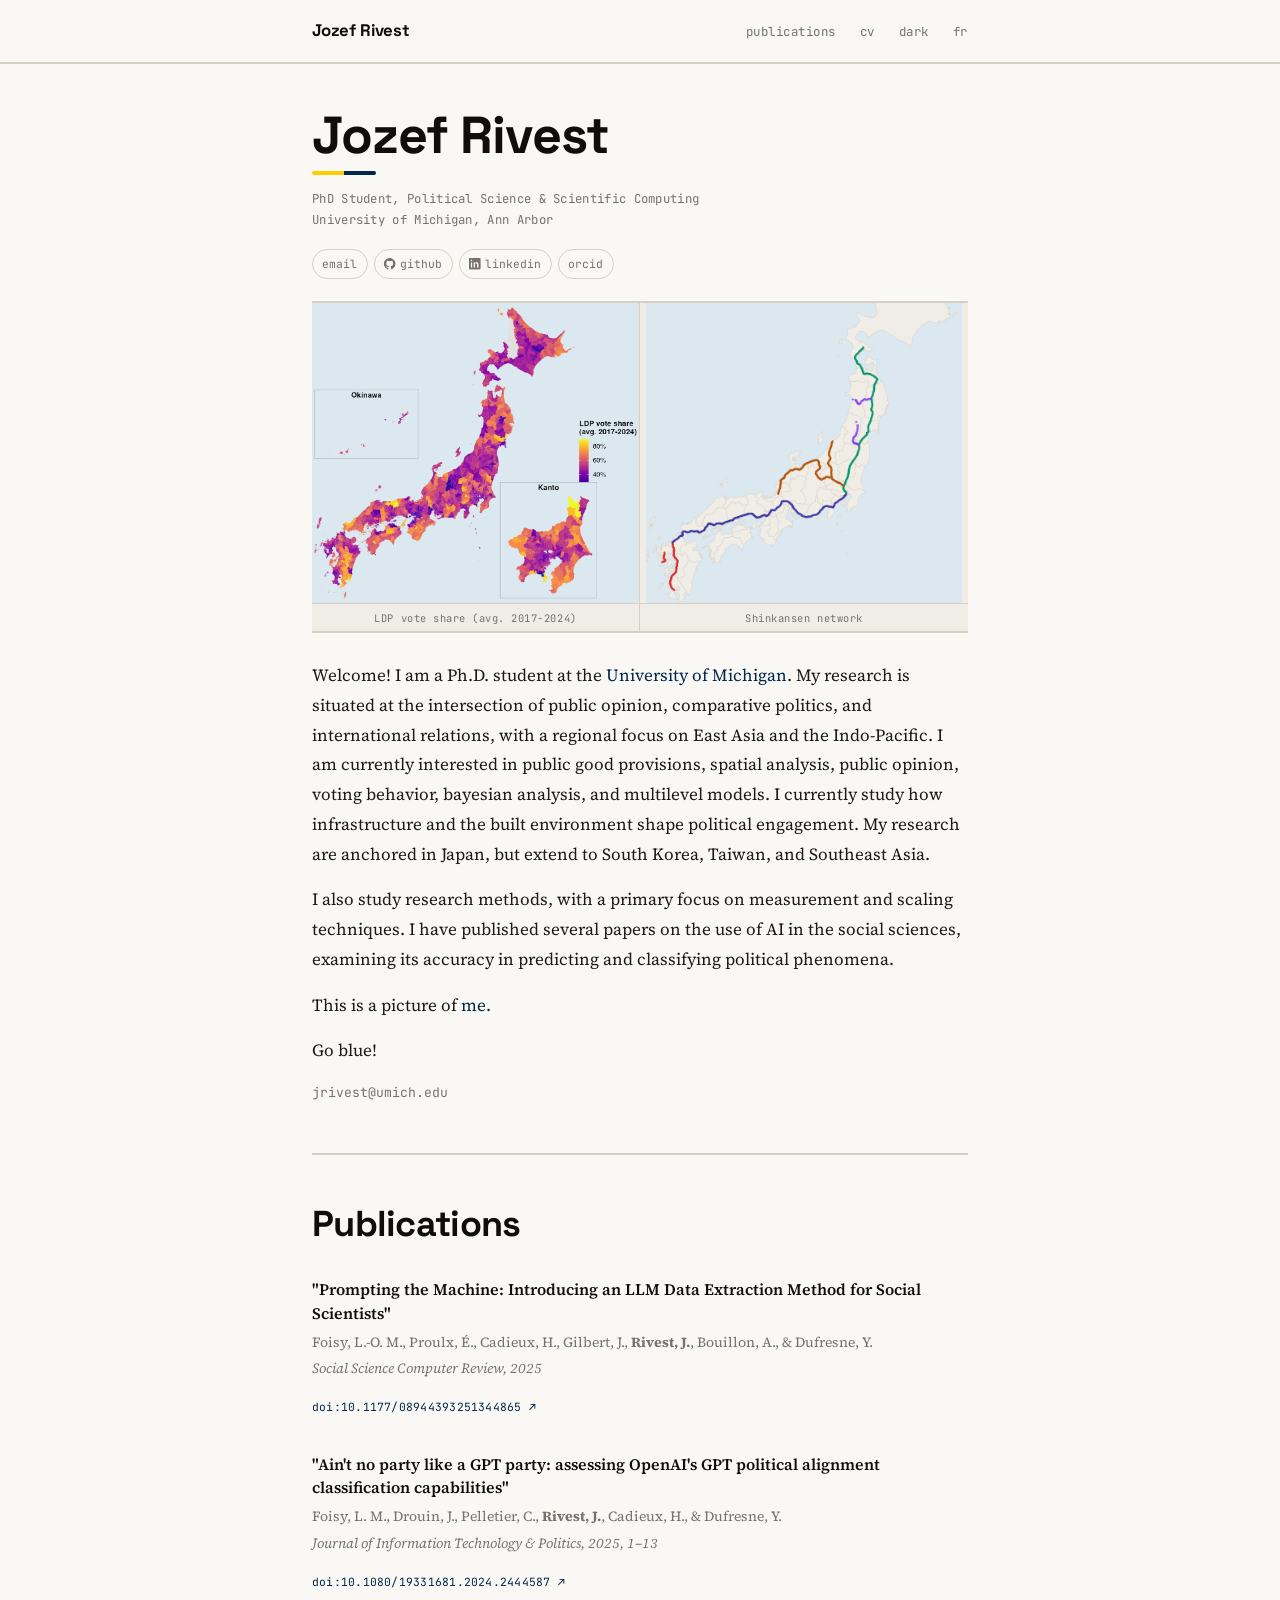
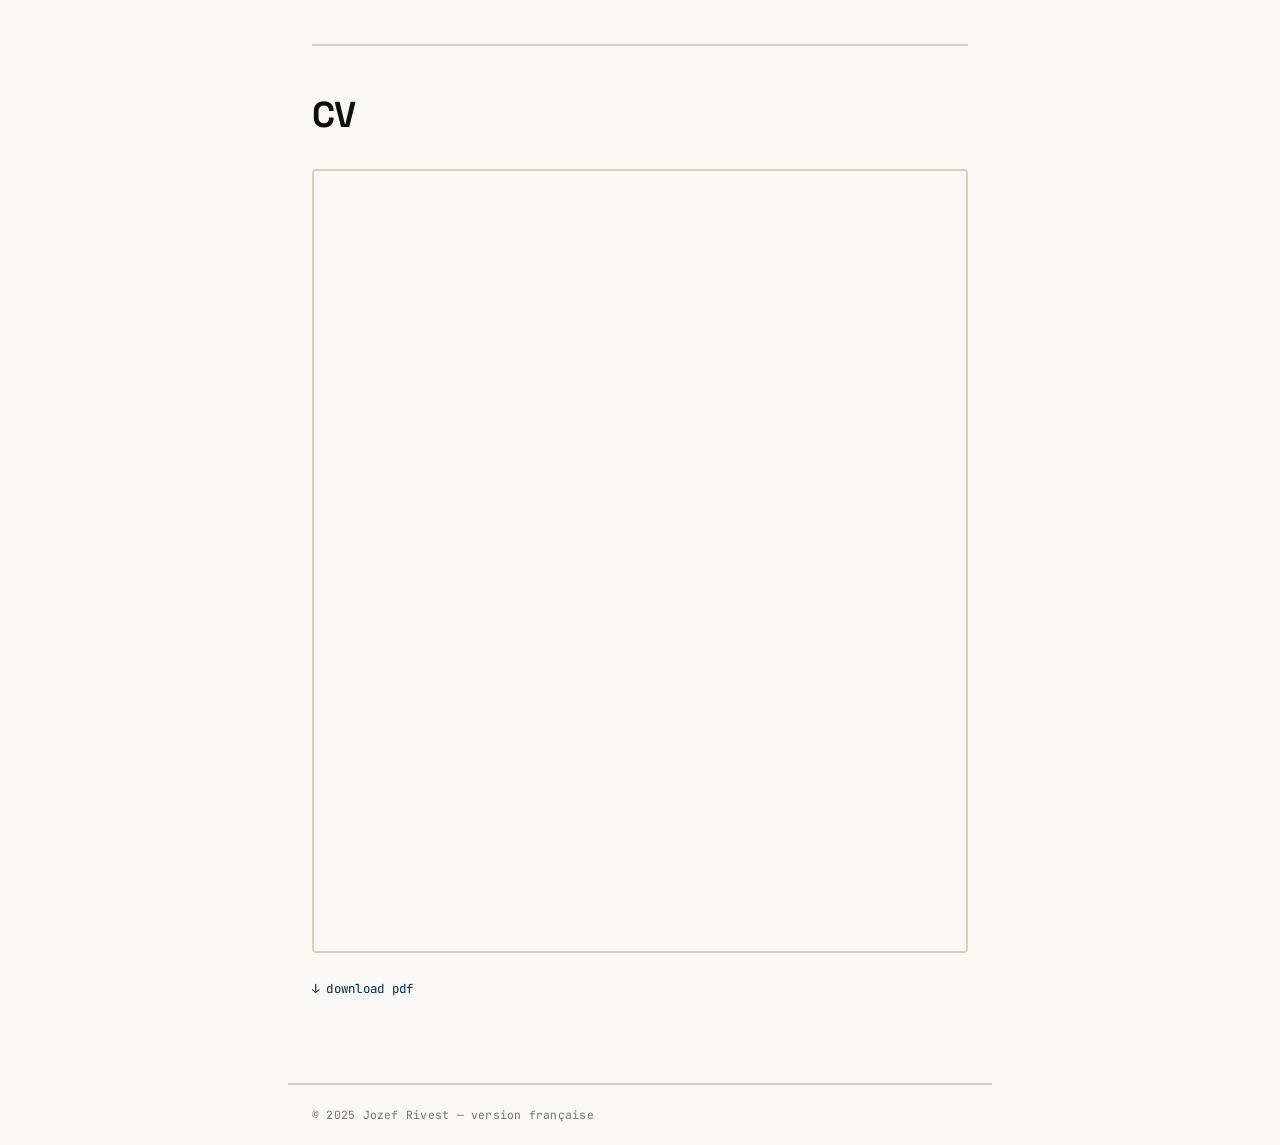
==== index.html @ 7149db9e "New version!" ====
<!doctype html>
<html lang="en" data-theme="light">
  <head>
    <meta charset="UTF-8" />
    <meta name="viewport" content="width=device-width, initial-scale=1.0" />
    <meta
      name="description"
      content="Jozef Rivest — Dual PhD student in Political Science and Scientific Computing at the University of Michigan. Research on public opinion, East Asia, and computational methods."
    />
    <title>Jozef Rivest</title>
    <link rel="icon" type="image/png" href="images/cerisier.JPG" />
    <link rel="stylesheet" href="assets/css/main_3.css" />
  </head>
  <body>
    <!-- Nav -->
    <nav class="site-nav" id="site-nav">
      <div class="nav-inner">
        <a class="nav-brand" href="/">Jozef Rivest</a>

        <button
          class="hamburger"
          id="hamburger"
          aria-label="Toggle menu"
          aria-expanded="false"
        >
          ≡
        </button>

        <ul class="nav-links" id="nav-links">
          <li><a href="#publications">publications</a></li>
          <li><a href="#cv">cv</a></li>
          <li>
            <button
              class="nav-btn"
              id="theme-toggle"
              aria-label="Toggle dark mode"
            >
              theme
            </button>
          </li>
          <li><a href="index_fr.html">fr</a></li>
        </ul>
      </div>
    </nav>

    <!-- Main -->
    <main class="main-content">
      <!-- Hero -->
      <div class="home">
        <div class="home-header">
          <!-- <img src="images/me.jpeg" alt="Jozef Rivest" class="home-photo" /> -->
          <div>
            <h1 class="site-name">Jozef Rivest</h1>
            <p class="role">
              PhD Student, Political Science &amp; Scientific Computing<br />
              University of Michigan, Ann Arbor
            </p>
          </div>
        </div>

        <nav class="social-row" aria-label="Social links">
          <a class="pill" href="mailto:jrivest@umich.edu">email</a>
          <a
            class="pill"
            href="https://github.com/JozefRivest"
            target="_blank"
            rel="noopener noreferrer"
          >
            <svg
              xmlns="http://www.w3.org/2000/svg"
              aria-hidden="true"
              role="img"
              width="1em"
              height="1em"
              viewBox="0 0 24 24"
              class="iconify iconify--simple-icons"
            >
              <path
                fill="currentColor"
                d="M12 .297c-6.63 0-12 5.373-12 12c0 5.303 3.438 9.8 8.205 11.385c.6.113.82-.258.82-.577c0-.285-.01-1.04-.015-2.04c-3.338.724-4.042-1.61-4.042-1.61C4.422 18.07 3.633 17.7 3.633 17.7c-1.087-.744.084-.729.084-.729c1.205.084 1.838 1.236 1.838 1.236c1.07 1.835 2.809 1.305 3.495.998c.108-.776.417-1.305.76-1.605c-2.665-.3-5.466-1.332-5.466-5.93c0-1.31.465-2.38 1.235-3.22c-.135-.303-.54-1.523.105-3.176c0 0 1.005-.322 3.3 1.23c.96-.267 1.98-.399 3-.405c1.02.006 2.04.138 3 .405c2.28-1.552 3.285-1.23 3.285-1.23c.645 1.653.24 2.873.12 3.176c.765.84 1.23 1.91 1.23 3.22c0 4.61-2.805 5.625-5.475 5.92c.42.36.81 1.096.81 2.22c0 1.606-.015 2.896-.015 3.286c0 .315.21.69.825.57C20.565 22.092 24 17.592 24 12.297c0-6.627-5.373-12-12-12"
              ></path>
              <!---->
              <path
                fill="currentColor"
                d="M12 .297c-6.63 0-12 5.373-12 12c0 5.303 3.438 9.8 8.205 11.385c.6.113.82-.258.82-.577c0-.285-.01-1.04-.015-2.04c-3.338.724-4.042-1.61-4.042-1.61C4.422 18.07 3.633 17.7 3.633 17.7c-1.087-.744.084-.729.084-.729c1.205.084 1.838 1.236 1.838 1.236c1.07 1.835 2.809 1.305 3.495.998c.108-.776.417-1.305.76-1.605c-2.665-.3-5.466-1.332-5.466-5.93c0-1.31.465-2.38 1.235-3.22c-.135-.303-.54-1.523.105-3.176c0 0 1.005-.322 3.3 1.23c.96-.267 1.98-.399 3-.405c1.02.006 2.04.138 3 .405c2.28-1.552 3.285-1.23 3.285-1.23c.645 1.653.24 2.873.12 3.176c.765.84 1.23 1.91 1.23 3.22c0 4.61-2.805 5.625-5.475 5.92c.42.36.81 1.096.81 2.22c0 1.606-.015 2.896-.015 3.286c0 .315.21.69.825.57C20.565 22.092 24 17.592 24 12.297c0-6.627-5.373-12-12-12"
              ></path>
              <!---->
            </svg>
            github</a
          >
          <a
            class="pill"
            href="https://www.linkedin.com/in/jozef-rivest-609146241"
            target="_blank"
            rel="noopener noreferrer"
          >
            <svg
              xmlns="http://www.w3.org/2000/svg"
              aria-hidden="true"
              role="img"
              width="1em"
              height="1em"
              viewBox="0 0 24 24"
              class="iconify iconify--simple-icons"
            >
              <path
                fill="currentColor"
                d="M20.447 20.452h-3.554v-5.569c0-1.328-.027-3.037-1.852-3.037c-1.853 0-2.136 1.445-2.136 2.939v5.667H9.351V9h3.414v1.561h.046c.477-.9 1.637-1.85 3.37-1.85c3.601 0 4.267 2.37 4.267 5.455v6.286zM5.337 7.433a2.06 2.06 0 0 1-2.063-2.065a2.064 2.064 0 1 1 2.063 2.065m1.782 13.019H3.555V9h3.564zM22.225 0H1.771C.792 0 0 .774 0 1.729v20.542C0 23.227.792 24 1.771 24h20.451C23.2 24 24 23.227 24 22.271V1.729C24 .774 23.2 0 22.222 0z"
              ></path>
              <!---->
              <path
                fill="currentColor"
                d="M20.447 20.452h-3.554v-5.569c0-1.328-.027-3.037-1.852-3.037c-1.853 0-2.136 1.445-2.136 2.939v5.667H9.351V9h3.414v1.561h.046c.477-.9 1.637-1.85 3.37-1.85c3.601 0 4.267 2.37 4.267 5.455v6.286zM5.337 7.433a2.06 2.06 0 0 1-2.063-2.065a2.064 2.064 0 1 1 2.063 2.065m1.782 13.019H3.555V9h3.564zM22.225 0H1.771C.792 0 0 .774 0 1.729v20.542C0 23.227.792 24 1.771 24h20.451C23.2 24 24 23.227 24 22.271V1.729C24 .774 23.2 0 22.222 0z"
              ></path>
              <!---->
            </svg>

            linkedin</a
          >
          <a
            class="pill"
            href="https://orcid.org/0000-0002-3195-3838"
            target="_blank"
            rel="noopener noreferrer"
            >orcid</a
          >
        </nav>

        <!-- Research maps -->
        <div class="maps-strip">
          <figure class="map-fig">
            <img
              src="images/panel_b2.png"
              alt="Vote share (avg. 2017-2024)"
              class="map-img"
            />
            <figcaption class="map-caption">
              LDP vote share (avg. 2017-2024)
            </figcaption>
          </figure>
          <figure class="map-fig">
            <img
              src="images/map_shinkansen.png"
              alt="Japan shinkansen network by line"
              class="map-img"
            />
            <figcaption class="map-caption">Shinkansen network</figcaption>
          </figure>
        </div>

        <!-- Bio -->
        <div class="bio">
          <p>
            Welcome! I am a Ph.D. student at the
            <a
              href="https://lsa.umich.edu/polisci/people/graduate-students/jozef-rivest.html"
              >University of Michigan</a
            >. My research is situated at the intersection of public opinion,
            comparative politics, and international relations, with a regional
            focus on East Asia and the Indo-Pacific. I am currently interested
            in public good provisions, spatial analysis, public opinion, voting
            behavior, bayesian analysis, and multilevel models. I currently
            study how infrastructure and the built environment shape political
            engagement. My research are anchored in Japan, but extend to South
            Korea, Taiwan, and Southeast Asia.
          </p>
          <p>
            I also study research methods, with a primary focus on measurement
            and scaling techniques. I have published several papers on the use
            of AI in the social sciences, examining its accuracy in predicting
            and classifying political phenomena.
          </p>
          <p>This is a picture of <a href="images/jozef-rivest1.jpg">me</a>.</p>
          <p>Go blue!</p>
          <p class="email">jrivest@umich.edu</p>
        </div>
      </div>

      <hr class="section-sep" />

      <!-- Publications -->
      <section id="publications">
        <h2 class="page-title reveal">Publications</h2>

        <ol class="pub-list" reversed>
          <li class="reveal">
            <p class="pub-title">
              "Prompting the Machine: Introducing an LLM Data Extraction Method
              for Social Scientists"
            </p>
            <p class="pub-authors">
              Foisy, L.-O. M., Proulx, É., Cadieux, H., Gilbert, J.,
              <strong>Rivest, J.</strong>, Bouillon, A., &amp; Dufresne, Y.
            </p>
            <p class="pub-journal">Social Science Computer Review, 2025</p>
            <a
              class="pub-doi"
              href="https://doi.org/10.1177/08944393251344865"
              target="_blank"
              rel="noopener noreferrer"
            >
              doi:10.1177/08944393251344865 ↗
            </a>
          </li>
          <li class="reveal reveal-d1">
            <p class="pub-title">
              "Ain't no party like a GPT party: assessing OpenAI's GPT political
              alignment classification capabilities"
            </p>
            <p class="pub-authors">
              Foisy, L. M., Drouin, J., Pelletier, C.,
              <strong>Rivest, J.</strong>, Cadieux, H., &amp; Dufresne, Y.
            </p>
            <p class="pub-journal">
              Journal of Information Technology &amp; Politics, 2025, 1–13
            </p>
            <a
              class="pub-doi"
              href="https://doi.org/10.1080/19331681.2024.2444587"
              target="_blank"
              rel="noopener noreferrer"
            >
              doi:10.1080/19331681.2024.2444587 ↗
            </a>
          </li>
        </ol>
      </section>

      <hr class="section-sep" />

      <!-- CV -->
      <section id="cv">
        <h2 class="page-title reveal">CV</h2>

        <div class="cv-embed reveal">
          <iframe
            src="https://mozilla.github.io/pdf.js/web/viewer.html?file=https://raw.githubusercontent.com/JozefRivest/cv_acad/main/cv_eng/CV_Rivest_en.pdf#pagemode=none&zoom=page-width"
            title="Academic CV"
            aria-label="Academic CV Viewer"
          ></iframe>
        </div>

        <a
          class="download-link reveal"
          href="https://raw.githubusercontent.com/JozefRivest/cv_acad/main/CV_Rivest.pdf"
          download
        >
          ↓ download pdf
        </a>
      </section>
    </main>

    <!-- Footer -->
    <footer class="site-footer">
      <p>
        &copy; 2025 Jozef Rivest &mdash;
        <a href="index_fr.html">version française</a>
      </p>
    </footer>

    <script>
      // ---- Theme ----
      const themeBtn = document.getElementById("theme-toggle");
      const html = document.documentElement;

      function applyTheme(t) {
        html.setAttribute("data-theme", t);
        localStorage.setItem("theme", t);
        themeBtn.textContent = t === "dark" ? "light" : "dark";
      }

      const saved = localStorage.getItem("theme");
      const sys = window.matchMedia("(prefers-color-scheme: dark)").matches
        ? "dark"
        : "light";
      applyTheme(saved || sys);

      themeBtn.addEventListener("click", () => {
        applyTheme(
          html.getAttribute("data-theme") === "dark" ? "light" : "dark",
        );
      });

      // ---- Mobile nav ----
      const hamburger = document.getElementById("hamburger");
      const navLinks = document.getElementById("nav-links");

      hamburger.addEventListener("click", () => {
        const open = navLinks.classList.toggle("open");
        hamburger.setAttribute("aria-expanded", open);
        hamburger.textContent = open ? "✕" : "≡";
      });

      document.addEventListener("click", (e) => {
        if (
          !e.target.closest("#site-nav") &&
          navLinks.classList.contains("open")
        ) {
          navLinks.classList.remove("open");
          hamburger.setAttribute("aria-expanded", "false");
          hamburger.textContent = "≡";
        }
      });

      // ---- Scroll reveal ----
      const observer = new IntersectionObserver(
        (entries) => {
          entries.forEach((e) => {
            if (e.isIntersecting) {
              e.target.classList.add("visible");
              observer.unobserve(e.target);
            }
          });
        },
        { threshold: 0.08, rootMargin: "0px 0px -20px 0px" },
      );

      document
        .querySelectorAll(".reveal")
        .forEach((el) => observer.observe(el));
    </script>
  </body>
</html>
---- assets/css/main_3.css ----
@import url("https://fonts.googleapis.com/css2?family=Fraunces:ital,opsz,wght@0,9..144,300;0,9..144,700;1,9..144,300;1,9..144,700&family=Space+Grotesk:wght@400;500;600;700&family=Source+Serif+4:ital,opsz,wght@0,8..60,300;0,8..60,400;0,8..60,600;1,8..60,300;1,8..60,400&family=JetBrains+Mono:wght@400;500&display=swap");

/* ============================================================
   Custom Properties
   ============================================================ */
:root {
  --bg: #faf8f5;
  --text: #1c1917;
  --heading: #0f0e0d;
  --accent: #00274c;
  --accent2: #4a6741;
  --surface: #f0ece6;
  --border: #d6d0c4;
  --dim: #78716c;

  --um-maize: #ffcb05;
  --um-blue: #00274c;

  --font-display: "Space Grotesk", system-ui, sans-serif;
  --font-body: "Source Serif 4", Georgia, serif;
  --font-mono: "JetBrains Mono", "SF Mono", monospace;
}

[data-theme="dark"] {
  --bg: #1c1917;
  --text: #e7e5e4;
  --heading: #fafaf9;
  --accent: #818cf8;
  --accent2: #6b9e60;
  --surface: #292524;
  --border: #44403c;
  --dim: #a8a29e;
}

/* ============================================================
   Reset
   ============================================================ */
*,
*::before,
*::after {
  box-sizing: border-box;
  margin: 0;
  padding: 0;
}

html {
  font-size: 100%;
  scroll-behavior: smooth;
}

body {
  background: var(--bg);
  color: var(--text);
  font-family: var(--font-body);
  font-size: 1.0625rem;
  line-height: 1.75;
  -webkit-font-smoothing: antialiased;
  -moz-osx-font-smoothing: grayscale;
  transition:
    background 0.25s,
    color 0.25s;
}

h1,
h2,
h3,
h4 {
  font-family: var(--font-display);
  color: var(--heading);
  line-height: 1.2;
  margin: 0;
}

a {
  color: var(--accent);
  text-decoration: none;
  transition: color 0.15s;
}
a:hover {
  color: var(--text);
}

::selection {
  background: rgba(194, 65, 12, 0.15);
  color: var(--text);
}

::-webkit-scrollbar {
  width: 6px;
}
::-webkit-scrollbar-track {
  background: var(--bg);
}
::-webkit-scrollbar-thumb {
  background: var(--border);
  border-radius: 3px;
}
::-webkit-scrollbar-thumb:hover {
  background: var(--dim);
}

/* ============================================================
   Navigation
   ============================================================ */
.site-nav {
  border-bottom: 2px solid var(--border);
  background: var(--bg);
  position: sticky;
  top: 0;
  z-index: 100;
  transition:
    background 0.25s,
    border-color 0.25s;
}

.nav-inner {
  max-width: 44rem;
  margin: 0 auto;
  padding: 1rem 1.5rem;
  display: flex;
  align-items: center;
  justify-content: space-between;
  gap: 1rem;
}

.nav-brand {
  font-family: var(--font-display);
  font-weight: 700;
  font-size: 1.05rem;
  color: var(--heading);
  letter-spacing: -0.01em;
}
.nav-brand:hover {
  color: var(--accent);
}

.nav-links {
  list-style: none;
  display: flex;
  align-items: center;
  gap: 1.5rem;
}

.nav-links a,
.nav-btn {
  font-family: var(--font-mono);
  font-size: 0.78rem;
  letter-spacing: 0.04em;
  color: var(--dim);
  padding-bottom: 2px;
  border-bottom: 2px solid transparent;
  transition:
    color 0.15s,
    border-color 0.15s;
  background: none;
  border-top: none;
  border-left: none;
  border-right: none;
  cursor: pointer;
}

.nav-links a:hover,
.nav-btn:hover {
  color: var(--text);
}

.nav-btn {
  padding: 0;
  line-height: inherit;
}

.hamburger {
  display: none;
  background: none;
  border: none;
  font-size: 1.4rem;
  color: var(--text);
  cursor: pointer;
  font-family: var(--font-mono);
  line-height: 1;
}

@media (max-width: 600px) {
  .nav-inner {
    padding: 0.75rem 1rem;
    flex-wrap: wrap;
  }
  .hamburger {
    display: block;
  }
  .nav-links {
    display: none;
    width: 100%;
    flex-direction: column;
    align-items: flex-start;
    gap: 0;
    padding-top: 0.5rem;
  }
  .nav-links.open {
    display: flex;
  }
  .nav-links a,
  .nav-links .nav-btn {
    display: block;
    padding: 0.45rem 0;
    border-bottom: none;
  }
}

/* ============================================================
   Main layout
   ============================================================ */
.main-content {
  width: 100%;
  max-width: 44rem;
  margin: 0 auto;
  padding: 2.5rem 1.5rem 5rem;
}

@media (max-width: 600px) {
  .main-content {
    padding: 1.5rem 1rem 3.5rem;
  }
}

/* ============================================================
   Home
   ============================================================ */
.home-header {
  display: flex;
  align-items: flex-start;
  gap: 1.4rem;
  margin-bottom: 1.2rem;
}

.home-photo {
  width: 70px;
  height: 70px;
  border-radius: 6px;
  object-fit: cover;
  flex-shrink: 0;
  border: 2px solid var(--border);
  margin-top: 0.45rem;
}

h1.site-name {
  font-family: var(--font-display);
  font-size: 3.25rem;
  font-weight: 700;
  font-optical-sizing: auto;
  letter-spacing: -0.02em;
  color: var(--heading);
  display: inline-block;
  margin-bottom: 0.2rem;
}

h1.site-name::after {
  content: "";
  display: block;
  width: 4rem;
  height: 4px;
  background: linear-gradient(
    to right,
    var(--um-maize) 50%,
    var(--um-blue) 50%
  );
  margin-top: 0.3rem;
  border-radius: 2px;
}

.role {
  font-family: var(--font-mono);
  font-size: 0.77rem;
  color: var(--dim);
  letter-spacing: 0.025em;
  margin-top: 0.7rem;
  line-height: 1.65;
}

.social-row {
  display: flex;
  flex-wrap: wrap;
  gap: 0.4rem;
  margin-bottom: 1.4rem;
}

.pill {
  display: inline-flex;
  align-items: center;
  gap: 0.3rem;
  font-family: var(--font-mono);
  font-size: 0.71rem;
  padding: 0.24rem 0.58rem;
  border: 1.5px solid var(--border);
  border-radius: 100px;
  color: var(--dim);
  transition:
    color 0.15s,
    border-color 0.15s,
    background 0.15s;
}
.pill:hover {
  color: var(--accent);
  border-color: var(--accent);
  background: rgba(55, 48, 163, 0.06);
}
[data-theme="dark"] .pill:hover {
  background: rgba(129, 140, 248, 0.08);
}

/* ============================================================
   Research maps strip
   ============================================================ */
.maps-strip {
  display: grid;
  grid-template-columns: 1fr 1fr;
  border-top: 2px solid var(--border);
  border-bottom: 2px solid var(--border);
  margin: 0.5rem 0 1.75rem;
  overflow: hidden;
  background: var(--surface);
}

.map-fig {
  margin: 0;
  display: flex;
  flex-direction: column;
}

.map-fig:first-child {
  border-right: 1px solid var(--border);
}

.map-img {
  width: 100%;
  flex: 1;
  object-fit: cover;
  object-position: center;
  display: block;
  min-height: 180px;
  max-height: 300px;
}

.map-caption {
  font-family: var(--font-mono);
  font-size: 0.65rem;
  color: var(--dim);
  letter-spacing: 0.05em;
  text-align: center;
  padding: 0.28rem 0.5rem;
  border-top: 1px solid var(--border);
  background: var(--surface);
  flex-shrink: 0;
}

[data-theme="dark"] .map-img {
  filter: brightness(0.78) contrast(1.08);
}

@media (max-width: 600px) {
  .maps-strip {
    grid-template-columns: 1fr;
  }
  .map-fig:first-child {
    border-right: none;
    border-bottom: 1px solid var(--border);
  }
}

/* ============================================================
   Bio
   ============================================================ */
.bio p {
  color: var(--text);
  margin-bottom: 1rem;
}
.bio p:last-child {
  margin-bottom: 0;
}

.bio .email {
  font-family: var(--font-mono);
  font-size: 0.82rem;
  color: var(--dim);
  margin-top: 0.5rem;
}

/* ============================================================
   Section separator
   ============================================================ */
.section-sep {
  border: none;
  border-top: 2px solid var(--border);
  margin: 3rem 0;
}

/* ============================================================
   Page titles
   ============================================================ */
.page-title {
  font-size: 2.25rem;
  font-weight: 700;
  letter-spacing: -0.02em;
  color: var(--heading);
  margin-bottom: 2rem;
}

/* ============================================================
   Publications
   ============================================================ */
.pub-list {
  list-style: none;
  display: flex;
  flex-direction: column;
  gap: 2rem;
}

.pub-title {
  font-family: var(--font-body);
  font-size: 1rem;
  font-weight: 600;
  color: var(--heading);
  margin-bottom: 0.3rem;
  line-height: 1.45;
}

.pub-authors {
  font-family: var(--font-body);
  font-size: 0.875rem;
  color: var(--dim);
  margin-bottom: 0.15rem;
}

.pub-journal {
  font-family: var(--font-body);
  font-size: 0.875rem;
  color: var(--dim);
  font-style: italic;
  margin-bottom: 0.65rem;
}

.pub-doi {
  font-family: var(--font-mono);
  font-size: 0.71rem;
  color: var(--um-blue);
  letter-spacing: 0.02em;
}
.pub-doi:hover {
  color: var(--text);
}

/* ============================================================
   CV
   ============================================================ */
.cv-embed {
  border: 2px solid var(--border);
  border-radius: 4px;
  overflow: hidden;
  margin-bottom: 1.25rem;
}
.cv-embed iframe {
  width: 100%;
  height: 780px;
  border: none;
  display: block;
}

.download-link {
  font-family: var(--font-mono);
  font-size: 0.78rem;
  color: var(--accent);
  letter-spacing: 0.02em;
  display: inline-flex;
  align-items: center;
  gap: 0.4rem;
}
.download-link:hover {
  color: var(--text);
}

/* ============================================================
   Footer
   ============================================================ */
.site-footer {
  border-top: 2px solid var(--border);
  max-width: 44rem;
  margin: 0 auto;
  padding: 1.25rem 1.5rem;
}
.site-footer p {
  font-family: var(--font-mono);
  font-size: 0.71rem;
  color: var(--dim);
  letter-spacing: 0.02em;
}
.site-footer a {
  color: var(--dim);
}
.site-footer a:hover {
  color: var(--accent);
}

/* ============================================================
   Scroll reveal
   ============================================================ */
.reveal {
  opacity: 0;
  transform: translateY(12px);
  transition:
    opacity 0.5s ease,
    transform 0.5s ease;
}
.reveal.visible {
  opacity: 1;
  transform: none;
}
.reveal-d1 {
  transition-delay: 0.08s;
}
.reveal-d2 {
  transition-delay: 0.16s;
}

/* ============================================================
   Accessibility
   ============================================================ */
:focus-visible {
  outline: 2px solid var(--accent);
  outline-offset: 2px;
  border-radius: 2px;
}

@media (prefers-reduced-motion: reduce) {
  *,
  *::before,
  *::after {
    transition-duration: 0.01ms !important;
  }
  html {
    scroll-behavior: auto;
  }
  .reveal {
    opacity: 1;
    transform: none;
  }
}

/* ============================================================
   Mobile tweaks
   ============================================================ */
@media (max-width: 600px) {
  h1.site-name {
    font-size: 2.4rem;
  }
  .home-header {
    flex-direction: column;
    gap: 0;
  }
  .home-photo {
    margin-bottom: 0.8rem;
  }
  .page-title {
    font-size: 1.8rem;
  }
}
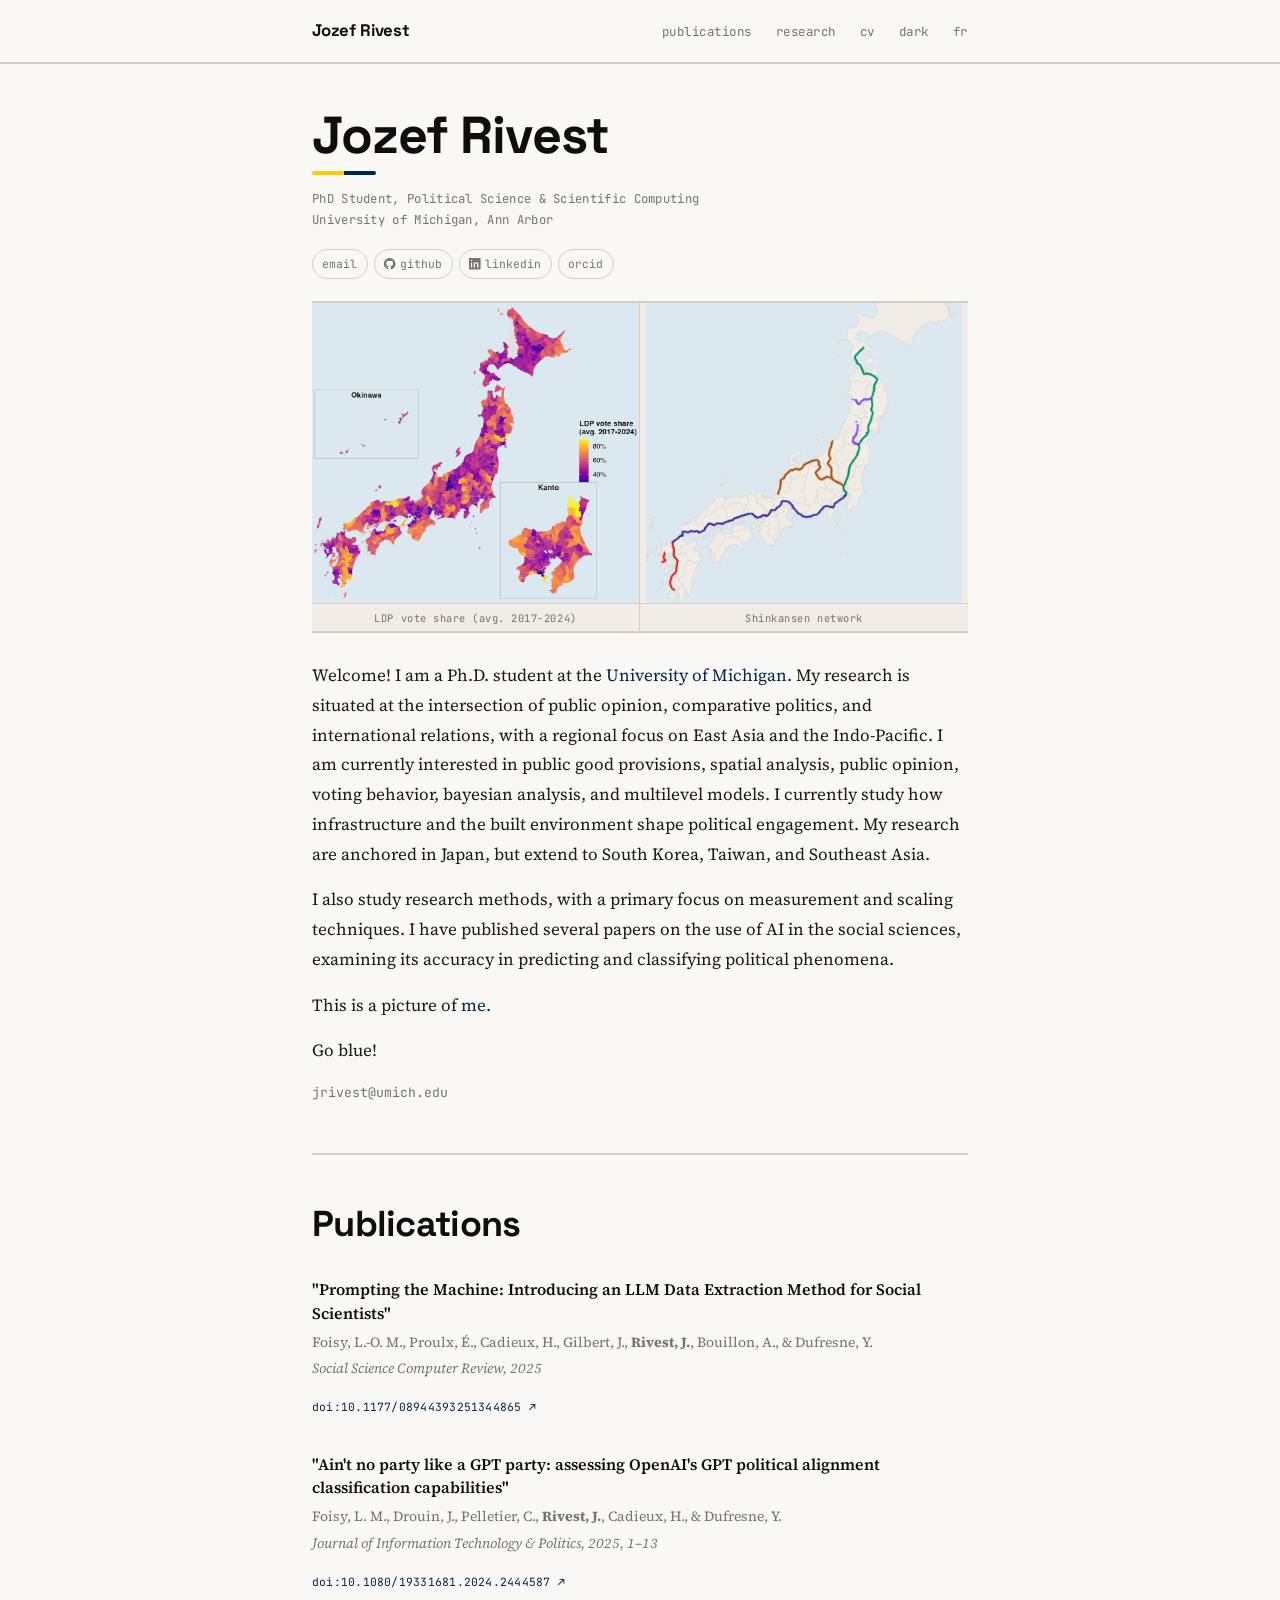
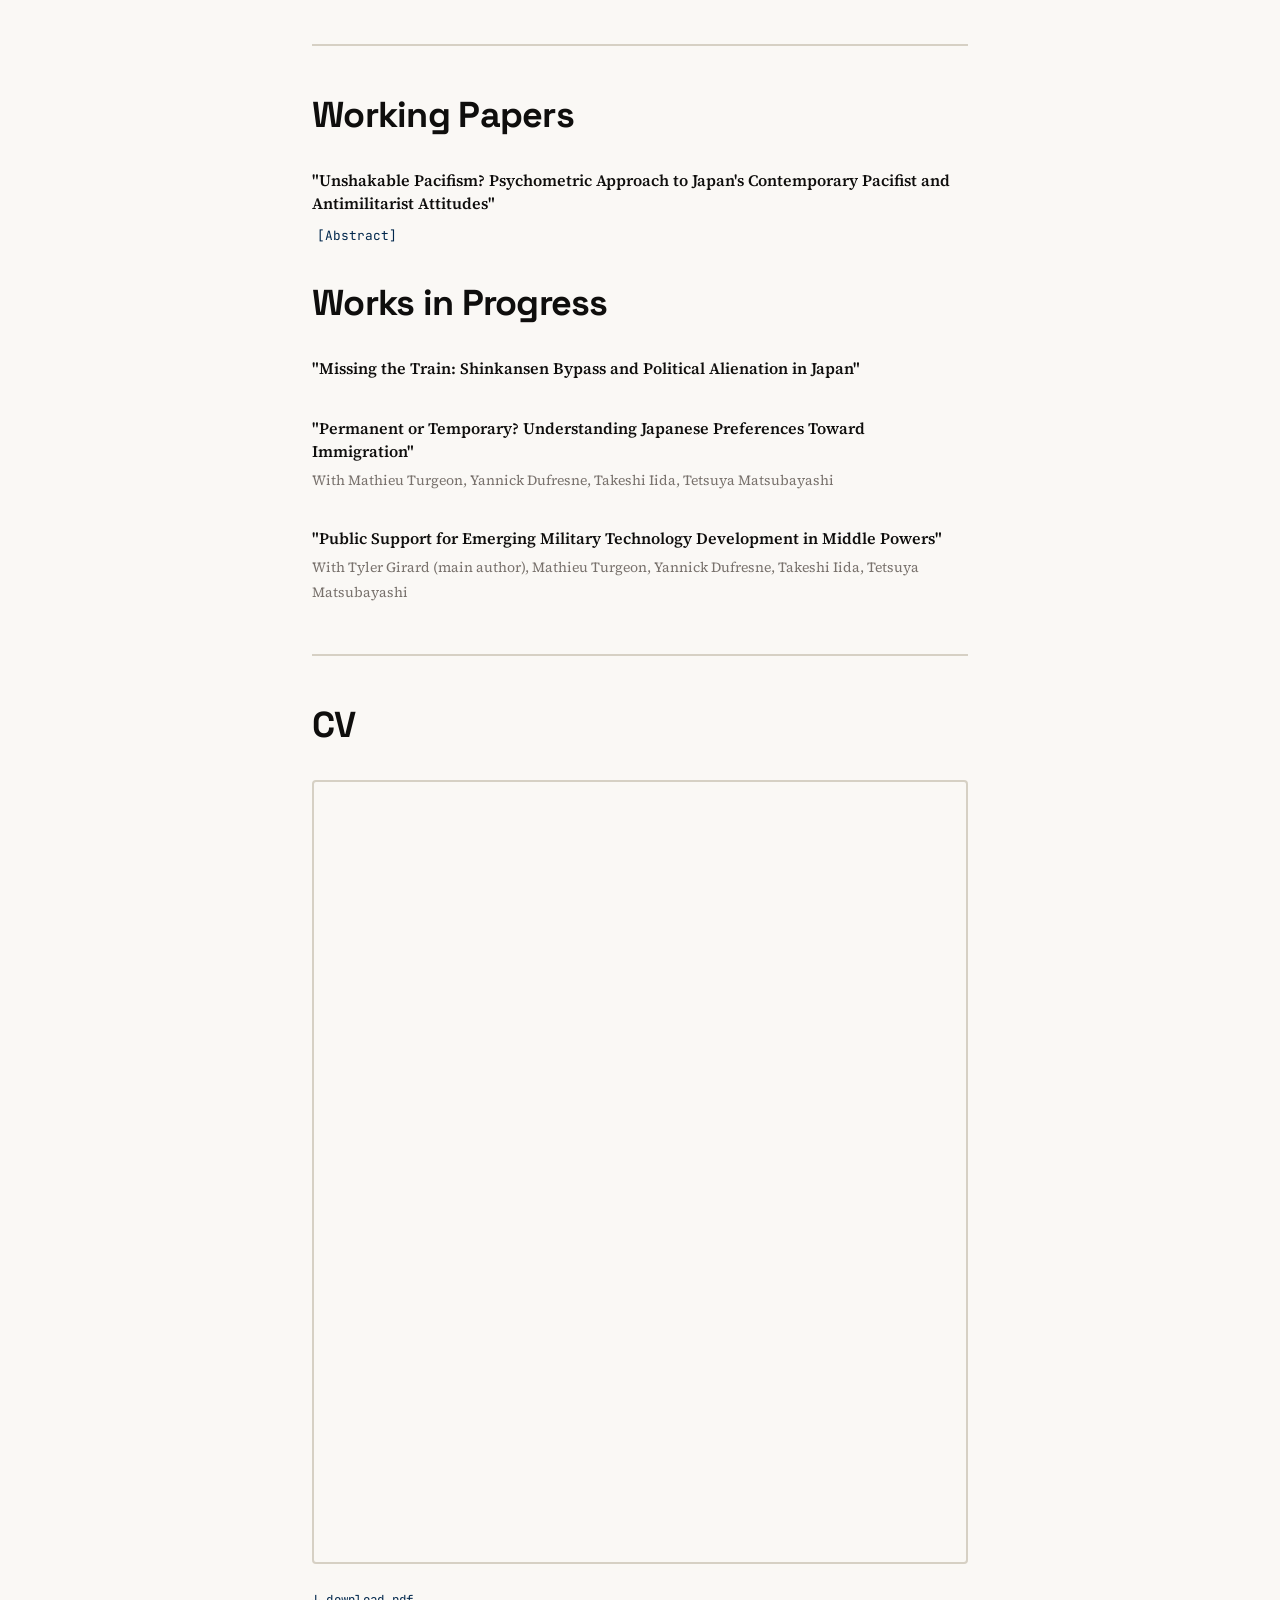
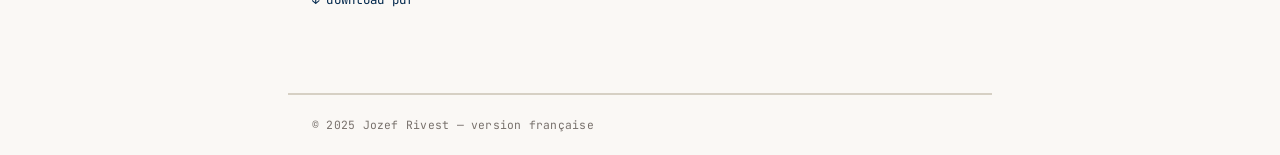
==== commit 7ea209f0: "Updates!" ====
--- a/index.html
+++ b/index.html
@@ -28,6 +28,7 @@
 
         <ul class="nav-links" id="nav-links">
           <li><a href="#publications">publications</a></li>
+          <li><a href="#research">research</a></li>
           <li><a href="#cv">cv</a></li>
           <li>
             <button
@@ -170,7 +171,7 @@
             of AI in the social sciences, examining its accuracy in predicting
             and classifying political phenomena.
           </p>
-          <p>This is a picture of <a href="images/jozef-rivest1.jpg">me</a>.</p>
+          <p>This is a picture of <a href="images/rivest_2.jpg">me</a>.</p>
           <p>Go blue!</p>
           <p class="email">jrivest@umich.edu</p>
         </div>
@@ -222,6 +223,86 @@
             >
               doi:10.1080/19331681.2024.2444587 ↗
             </a>
+          </li>
+        </ol>
+      </section>
+
+      <hr class="section-sep" />
+
+      <!--Working paper and work in progress-->
+      <section id="research">
+        <h2 class="page-title reveal">Working Papers</h2>
+        <ol class="pub-list" reversed>
+          <li class="reveal">
+            <p class="pub-title">
+              "Unshakable Pacifism? Psychometric Approach to Japan's
+              Contemporary Pacifist and Antimilitarist Attitudes"
+            </p>
+            <button type="button" class="collapsible">[Abstract]</button>
+            <div class="content">
+              <p class="abstract-content">
+                Research on Japanese pacifism and antimilitarism has long relied
+                on survey items to compare attitudes across demographic groups
+                and over time. However, these comparisons rest on three untested
+                assumptions: (1) that pacifism/antimilitarism is unidimensional,
+                (2) that all items contribute equally to measuring these
+                attitudes, and (3) that items measure the same constructs across
+                groups (measurement invariance). Using data from the 2022
+                UTokyo-Asahi Survey (N=1,014), I use a psychometric approach to
+                evaluate these assumptions. Results reveal a two-dimensional
+                structure distinguishing domestic capabilities from
+                international dimensions. Measurement invariance tests yield a
+                differentiated picture: the scale achieves full strong
+                invariance across age cohorts, providing a valid basis for
+                cross-generational comparisons, while weak invariance marginally
+                fails to reach significance across gender (p = 0.090), though
+                item intercepts remain fully equivalent. Critically, these
+                results—combined with the dimensional structure and differential
+                item functioning analyses—demonstrate that single-item
+                inferences about pacifist and antimilitarist attitudes are
+                doubly unreliable: they capture only one dimension of a
+                two-dimensional construct and may be biased for specific groups.
+                A properly specified multi-item scale, validated through
+                measurement invariance testing, offers a more robust foundation
+                for inference. I argue that future research must account for
+                this multidimensional structure and establish measurement
+                equivalence before making cross-group comparisons. These
+                findings establish methodological foundations for longitudinal
+                research examining temporal changes in these attitudes.
+              </p>
+            </div>
+          </li>
+        </ol>
+
+        <h2 class="page-title reveal" style="margin-top: 2rem">
+          Works in Progress
+        </h2>
+        <ol class="pub-list" reversed>
+          <li class="reveal">
+            <p class="pub-title">
+              "Missing the Train: Shinkansen Bypass and Political Alienation in
+              Japan"
+            </p>
+          </li>
+          <li class="reveal reveal-d1">
+            <p class="pub-title">
+              "Permanent or Temporary? Understanding Japanese Preferences Toward
+              Immigration"
+            </p>
+            <p class="pub-authors">
+              With Mathieu Turgeon, Yannick Dufresne, Takeshi Iida, Tetsuya
+              Matsubayashi
+            </p>
+          </li>
+          <li class="reveal reveal-d2">
+            <p class="pub-title">
+              "Public Support for Emerging Military Technology Development in
+              Middle Powers"
+            </p>
+            <p class="pub-authors">
+              With Tyler Girard (main author), Mathieu Turgeon, Yannick
+              Dufresne, Takeshi Iida, Tetsuya Matsubayashi
+            </p>
           </li>
         </ol>
       </section>
@@ -318,6 +399,22 @@
       document
         .querySelectorAll(".reveal")
         .forEach((el) => observer.observe(el));
+
+      // ----- Abstract ------
+      var coll = document.getElementsByClassName("collapsible");
+      var i;
+
+      for (i = 0; i < coll.length; i++) {
+        coll[i].addEventListener("click", function () {
+          this.classList.toggle("active");
+          var content = this.nextElementSibling;
+          if (content.style.maxHeight) {
+            content.style.maxHeight = null;
+          } else {
+            content.style.maxHeight = content.scrollHeight + "px";
+          }
+        });
+      }
     </script>
   </body>
 </html>
--- a/assets/css/main_3.css
+++ b/assets/css/main_3.css
@@ -19,6 +19,7 @@
   --font-display: "Space Grotesk", system-ui, sans-serif;
   --font-body: "Source Serif 4", Georgia, serif;
   --font-mono: "JetBrains Mono", "SF Mono", monospace;
+  --accent: var(--um-blue);
 }
 
 [data-theme="dark"] {
@@ -30,6 +31,7 @@
   --surface: #292524;
   --border: #44403c;
   --dim: #a8a29e;
+  --accent: var(--um-maize);
 }
 
 /* ============================================================
@@ -445,8 +447,50 @@
   color: var(--um-blue);
   letter-spacing: 0.02em;
 }
-.pub-doi:hover {
-  color: var(--text);
+
+[data-theme="dark"] .pub-doi {
+  color: var(--um-maize);
+}
+
+/* .pub-doi:hover { */
+/*   color: var(--text); */
+/* } */
+
+.collapsible {
+  background-color: var(--bg);
+  font-family: var(--font-mono);
+  color: var(--um-blue);
+  cursor: pointer;
+  padding: 5px;
+  width: auto;
+  border: none;
+  text-align: left;
+  outline: none;
+  font-size: 0.8rem;
+}
+
+[data-theme="dark"] .collapsible {
+  color: var(--um-maize);
+}
+
+.active,
+.collapsible:hover {
+  color: var(--text);
+}
+
+.content {
+  padding: 0 18px;
+  overflow: hidden;
+  background-color: var(--bg);
+  max-height: 0;
+  transition: max-height 0.4s ease-out;
+}
+
+.abstract-content {
+  font-family: var(--font-mono);
+  font-size: 0.8rem;
+  color: var(--text);
+  text-align: justify;
 }
 
 /* ============================================================
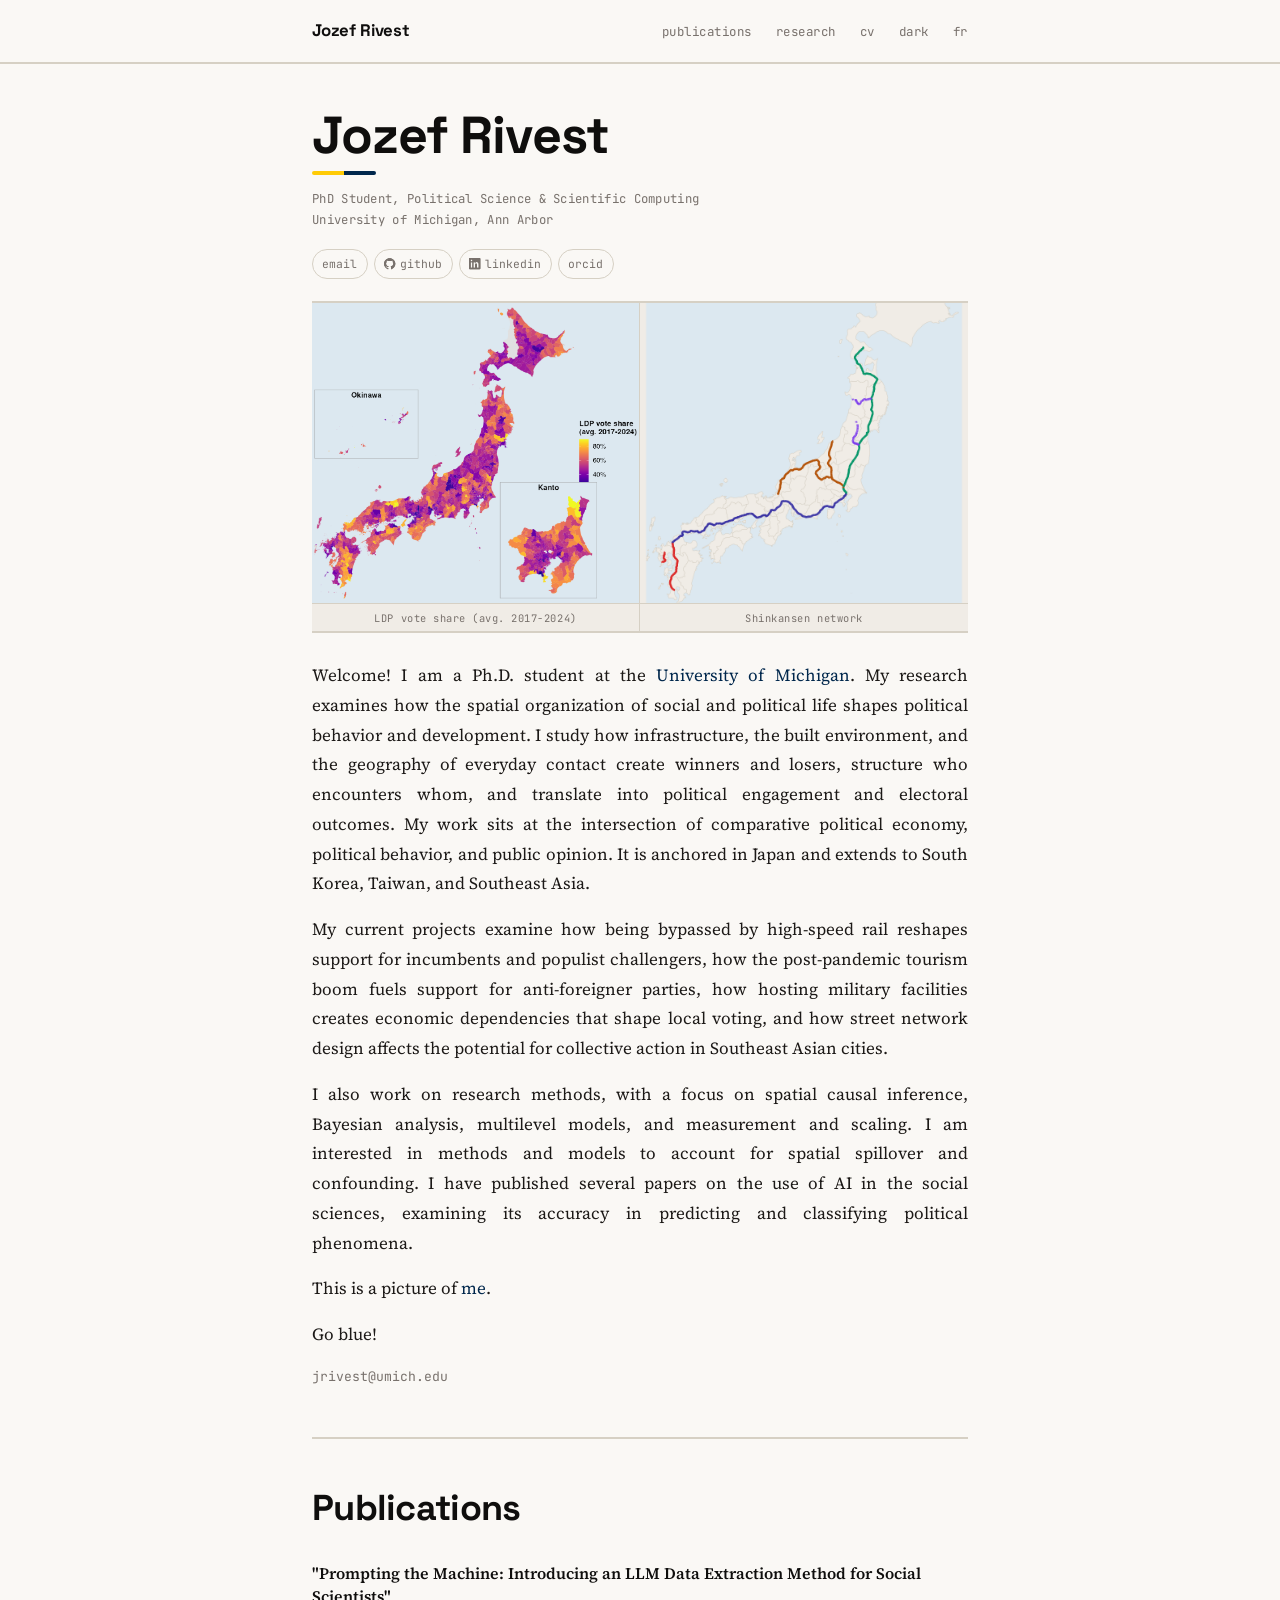
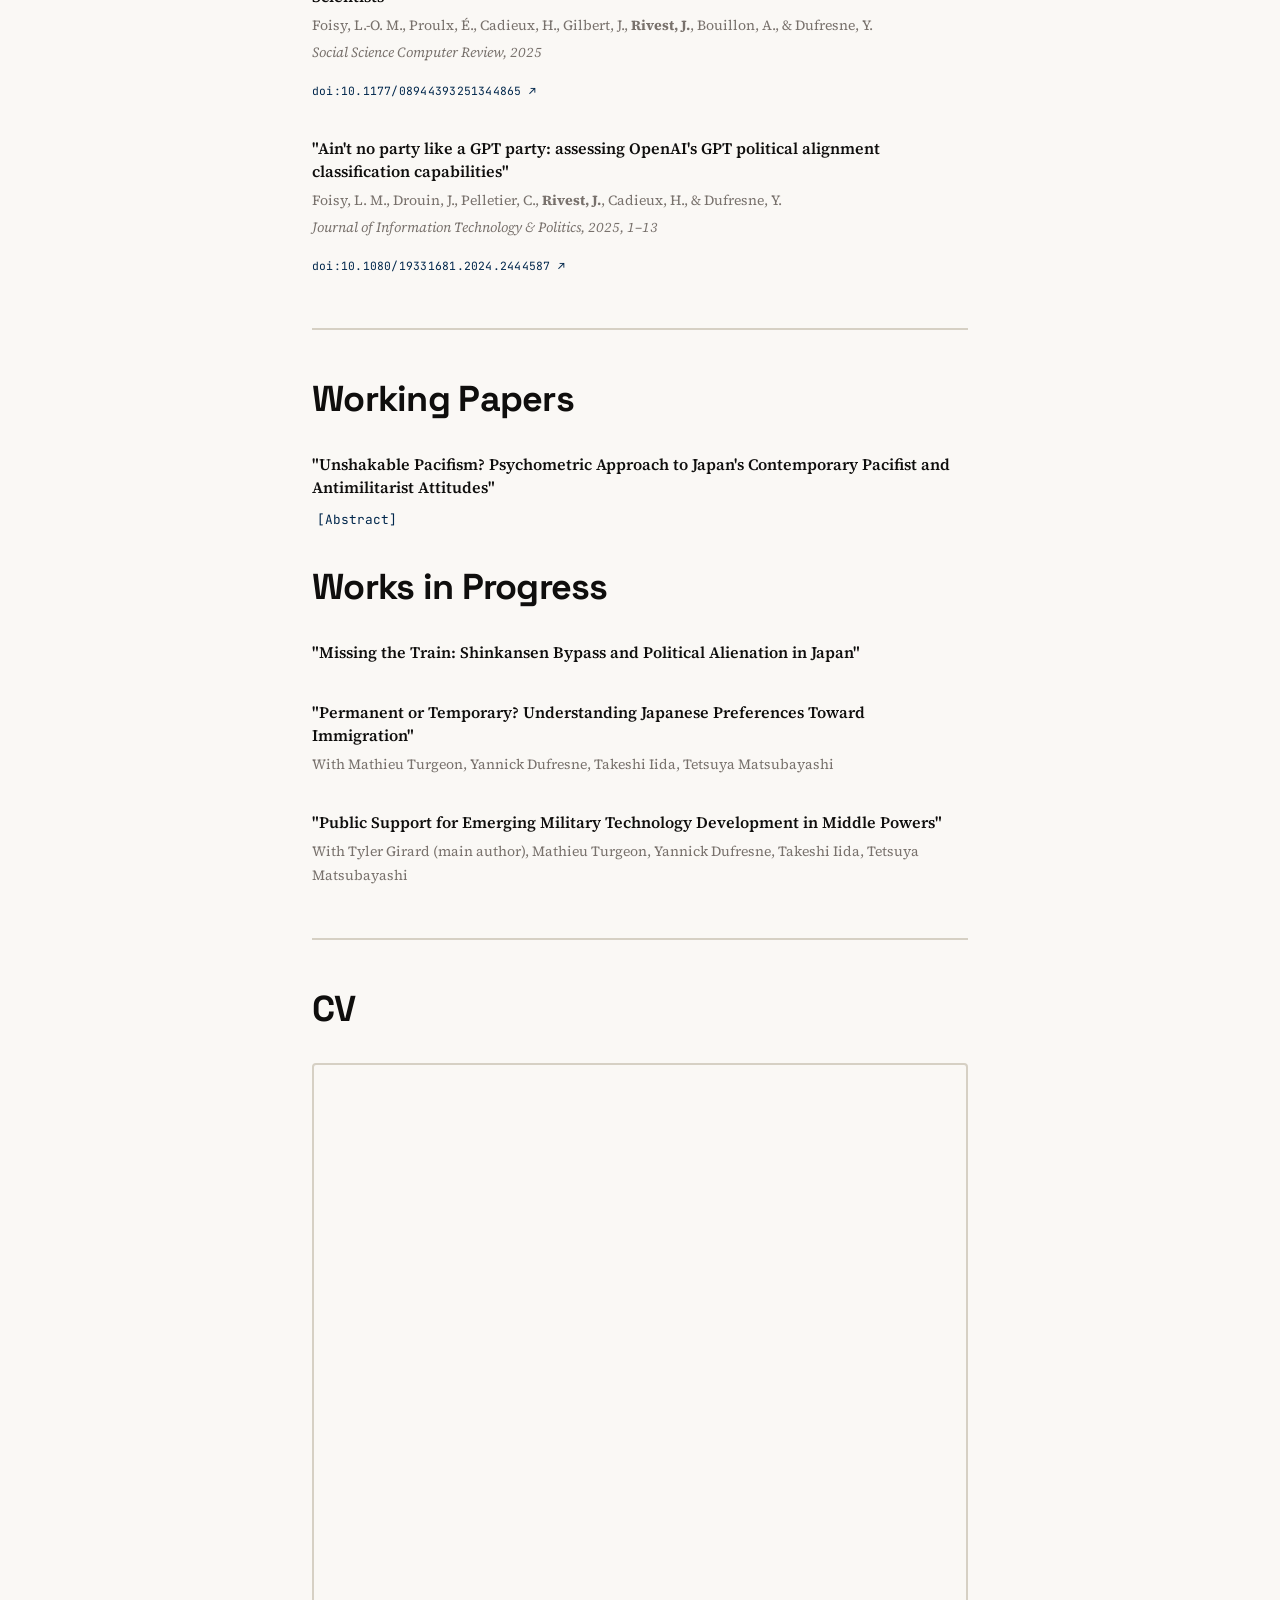
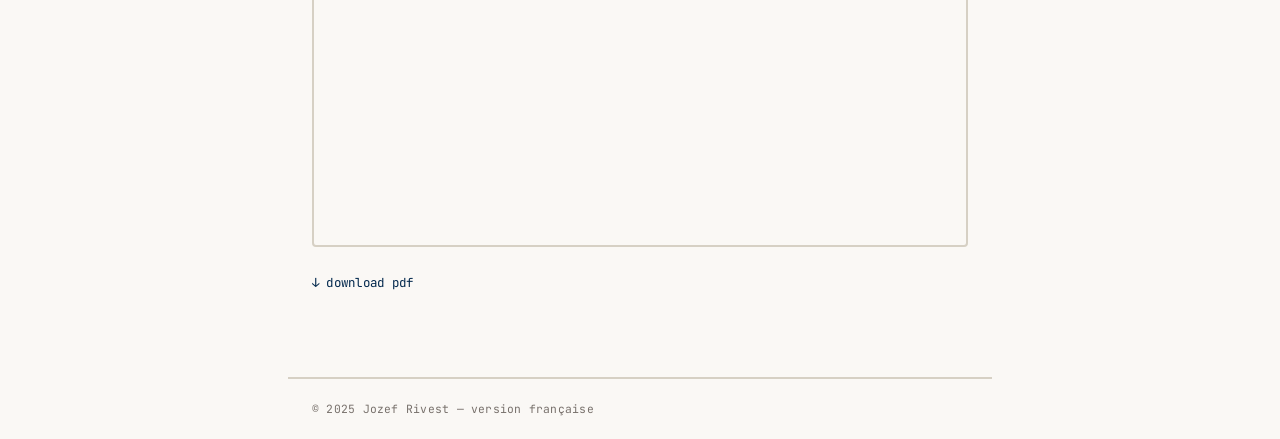
==== commit 0f746c61: "New updates" ====
--- a/index.html
+++ b/index.html
@@ -156,20 +156,30 @@
             <a
               href="https://lsa.umich.edu/polisci/people/graduate-students/jozef-rivest.html"
               >University of Michigan</a
-            >. My research is situated at the intersection of public opinion,
-            comparative politics, and international relations, with a regional
-            focus on East Asia and the Indo-Pacific. I am currently interested
-            in public good provisions, spatial analysis, public opinion, voting
-            behavior, bayesian analysis, and multilevel models. I currently
-            study how infrastructure and the built environment shape political
-            engagement. My research are anchored in Japan, but extend to South
-            Korea, Taiwan, and Southeast Asia.
+            >. My research examines how the spatial organization of social and
+            political life shapes political behavior and development. I study
+            how infrastructure, the built environment, and the geography of
+            everyday contact create winners and losers, structure who encounters
+            whom, and translate into political engagement and electoral
+            outcomes. My work sits at the intersection of comparative political
+            economy, political behavior, and public opinion. It is anchored in
+            Japan and extends to South Korea, Taiwan, and Southeast Asia.
           </p>
           <p>
-            I also study research methods, with a primary focus on measurement
-            and scaling techniques. I have published several papers on the use
-            of AI in the social sciences, examining its accuracy in predicting
-            and classifying political phenomena.
+            My current projects examine how being bypassed by high-speed rail
+            reshapes support for incumbents and populist challengers, how the
+            post-pandemic tourism boom fuels support for anti-foreigner parties,
+            how hosting military facilities creates economic dependencies that
+            shape local voting, and how street network design affects the
+            potential for collective action in Southeast Asian cities.
+          </p>
+          <p>
+            I also work on research methods, with a focus on spatial causal
+            inference, Bayesian analysis, multilevel models, and measurement and
+            scaling. I am interested in methods and models to account for
+            spatial spillover and confounding. I have published several papers
+            on the use of AI in the social sciences, examining its accuracy in
+            predicting and classifying political phenomena.
           </p>
           <p>This is a picture of <a href="images/rivest_2.jpg">me</a>.</p>
           <p>Go blue!</p>
--- a/assets/css/main_3.css
+++ b/assets/css/main_3.css
@@ -375,6 +375,7 @@
 .bio p {
   color: var(--text);
   margin-bottom: 1rem;
+  text-align: justify;
 }
 .bio p:last-child {
   margin-bottom: 0;
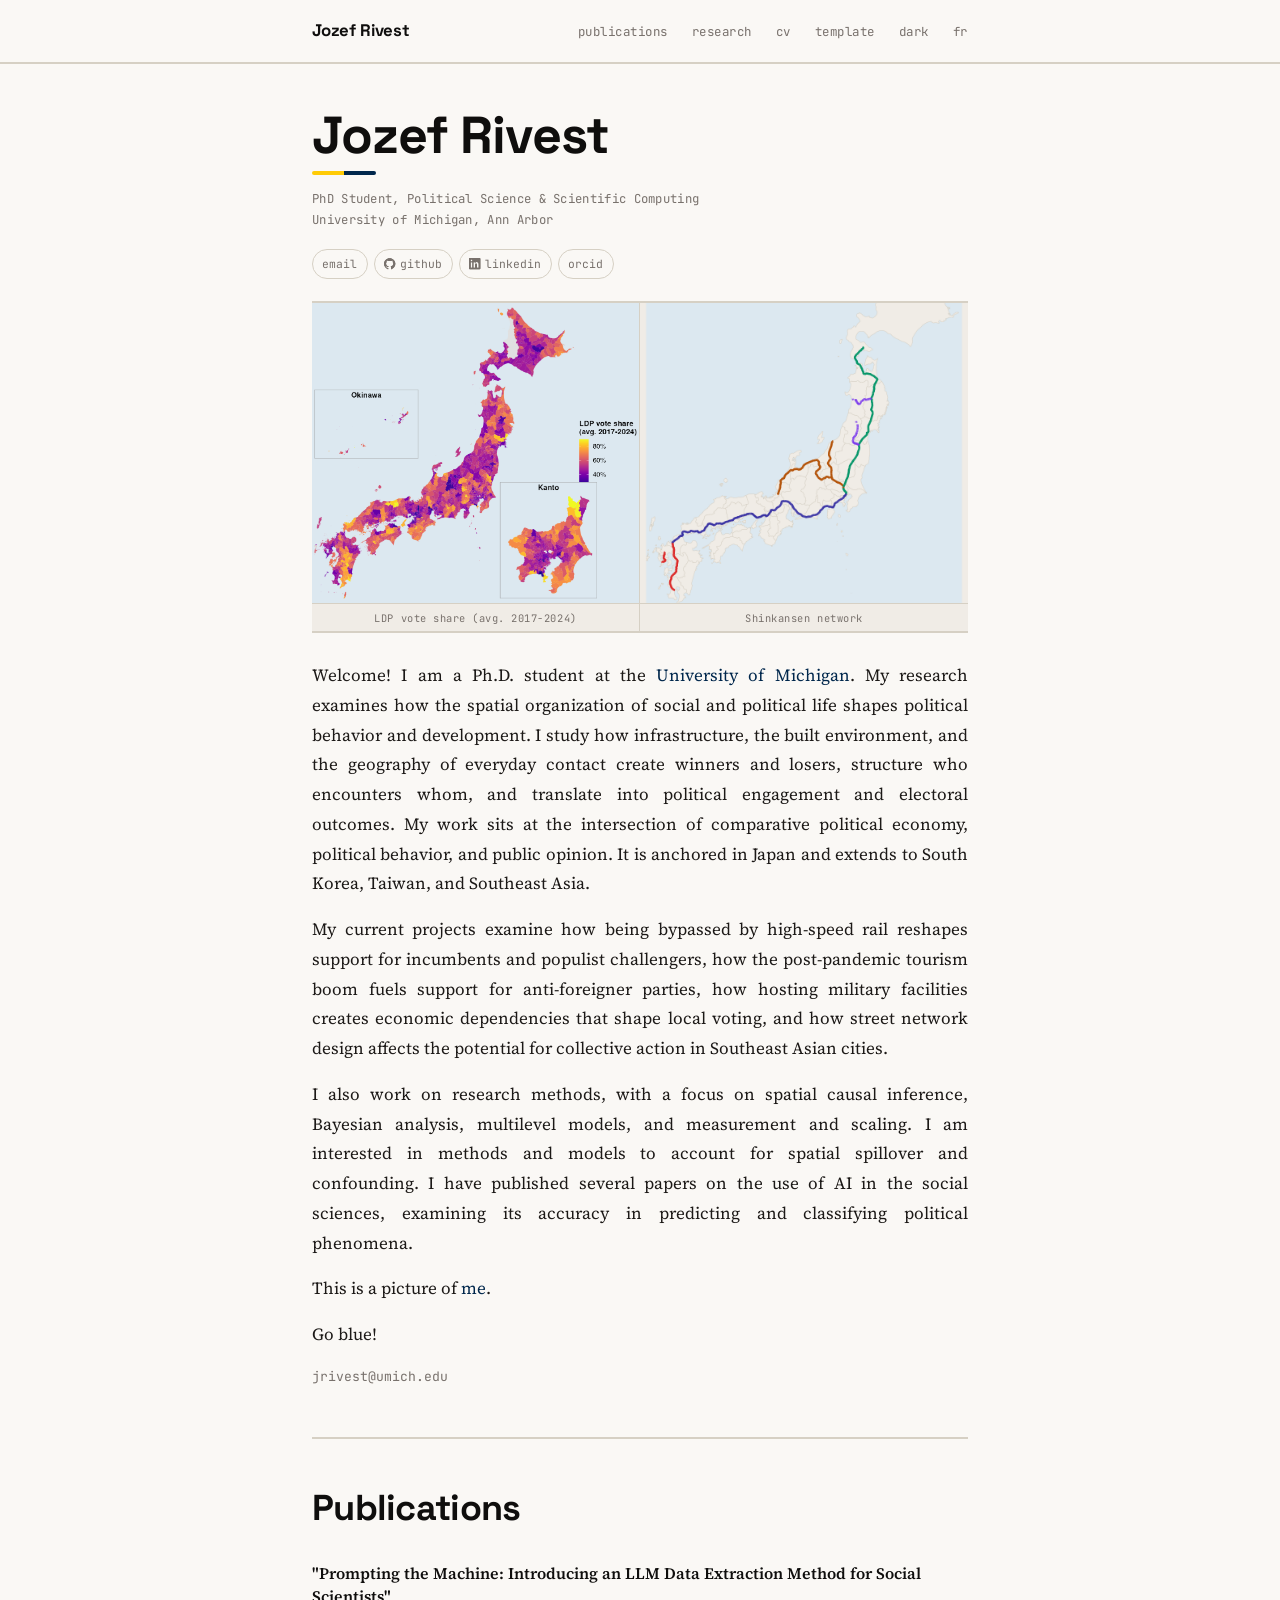
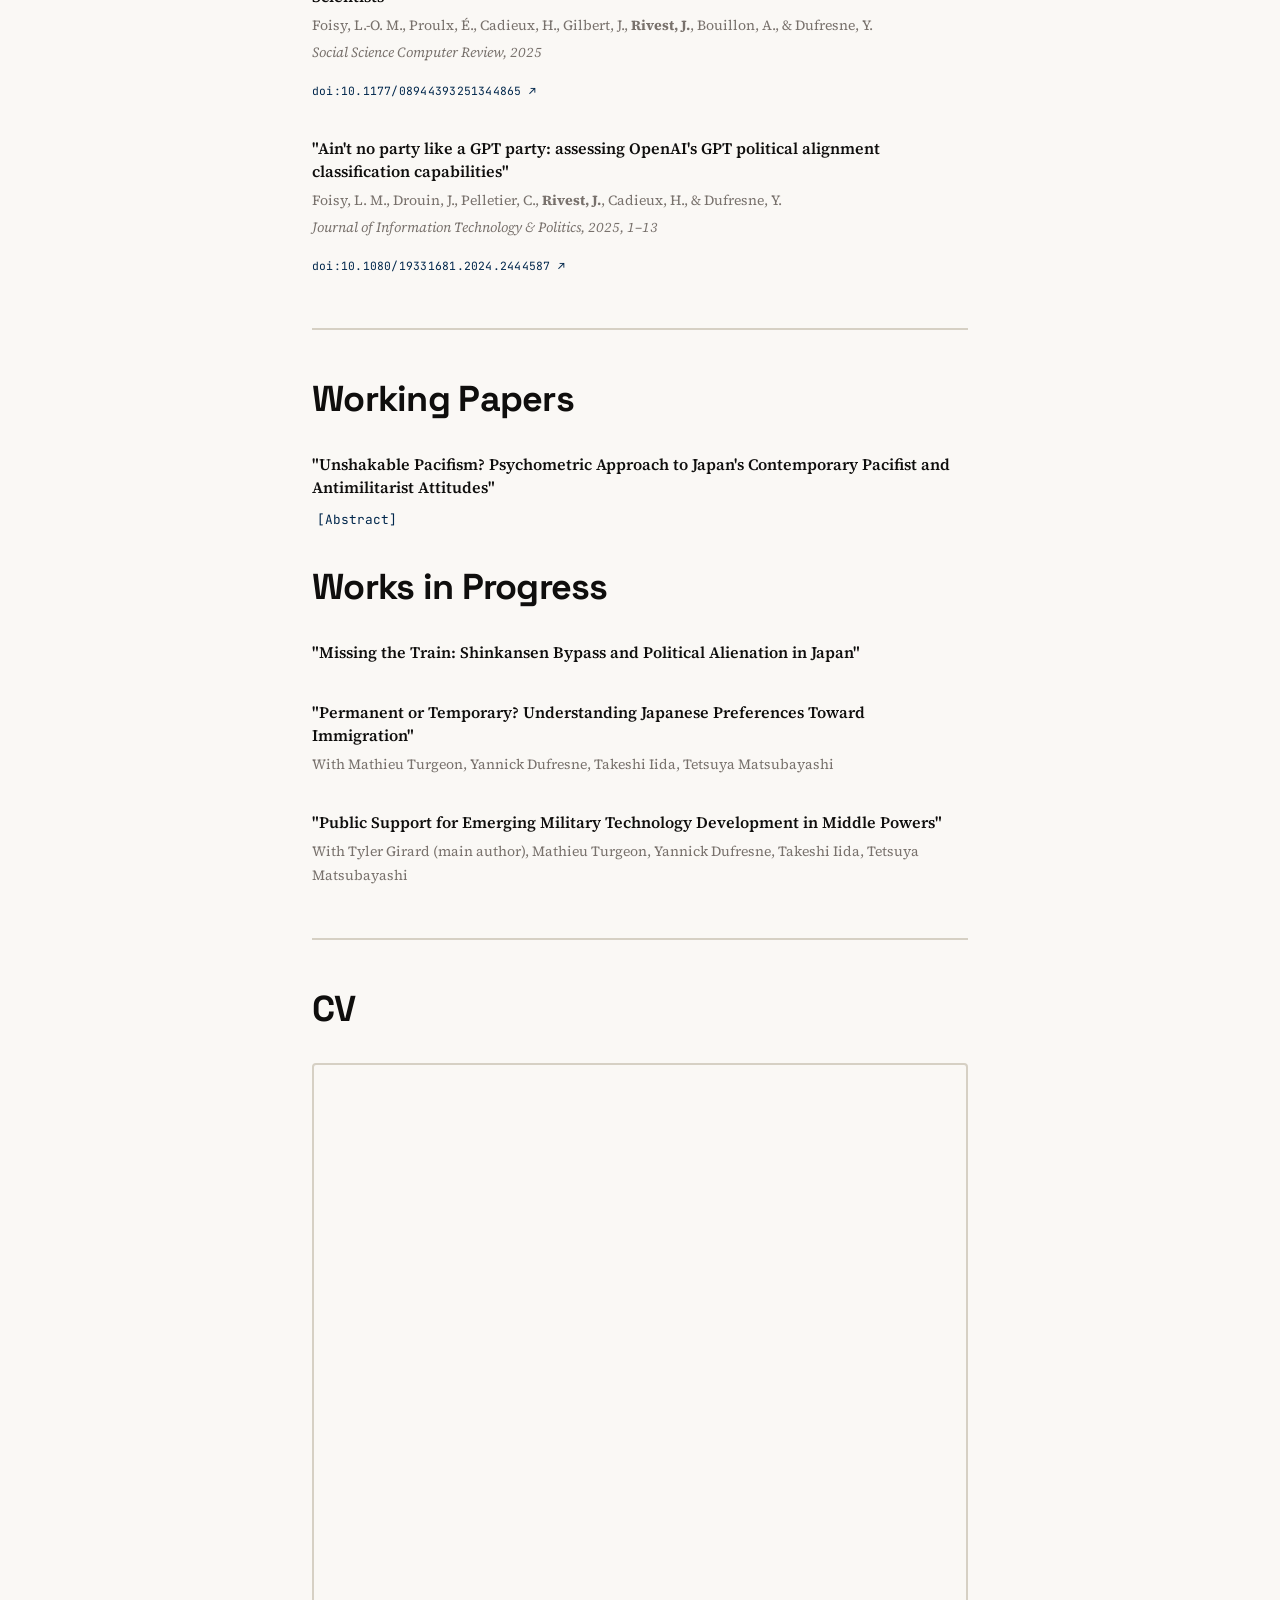
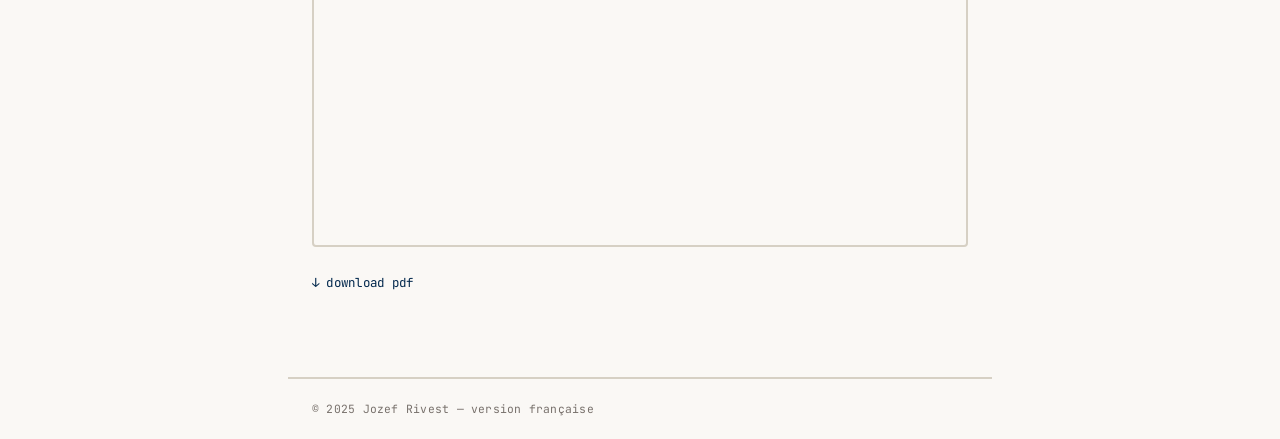
==== commit 44b5a2ae: "Add project template page and nav link New project-template.html presents the Quarto project templat" ====
--- a/index.html
+++ b/index.html
@@ -30,6 +30,7 @@
           <li><a href="#publications">publications</a></li>
           <li><a href="#research">research</a></li>
           <li><a href="#cv">cv</a></li>
+          <li><a href="project-template.html">template</a></li>
           <li>
             <button
               class="nav-btn"
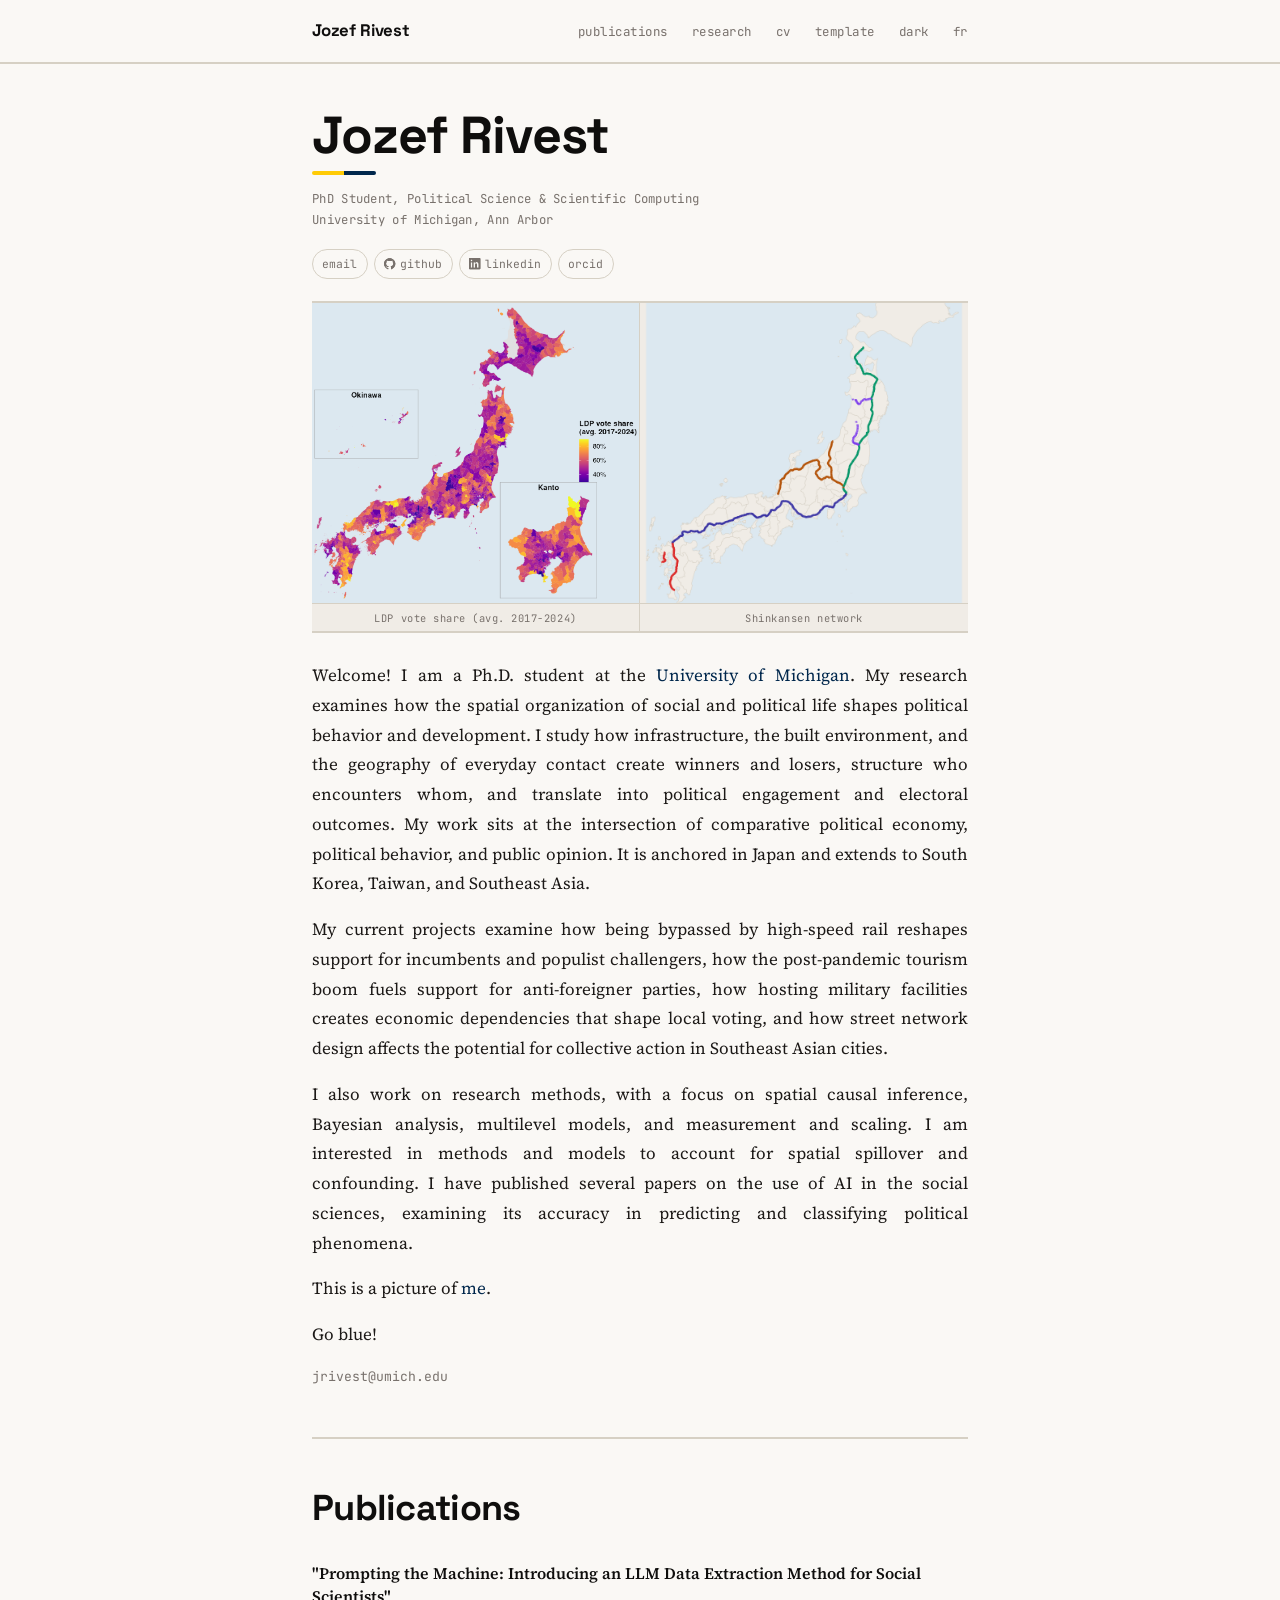
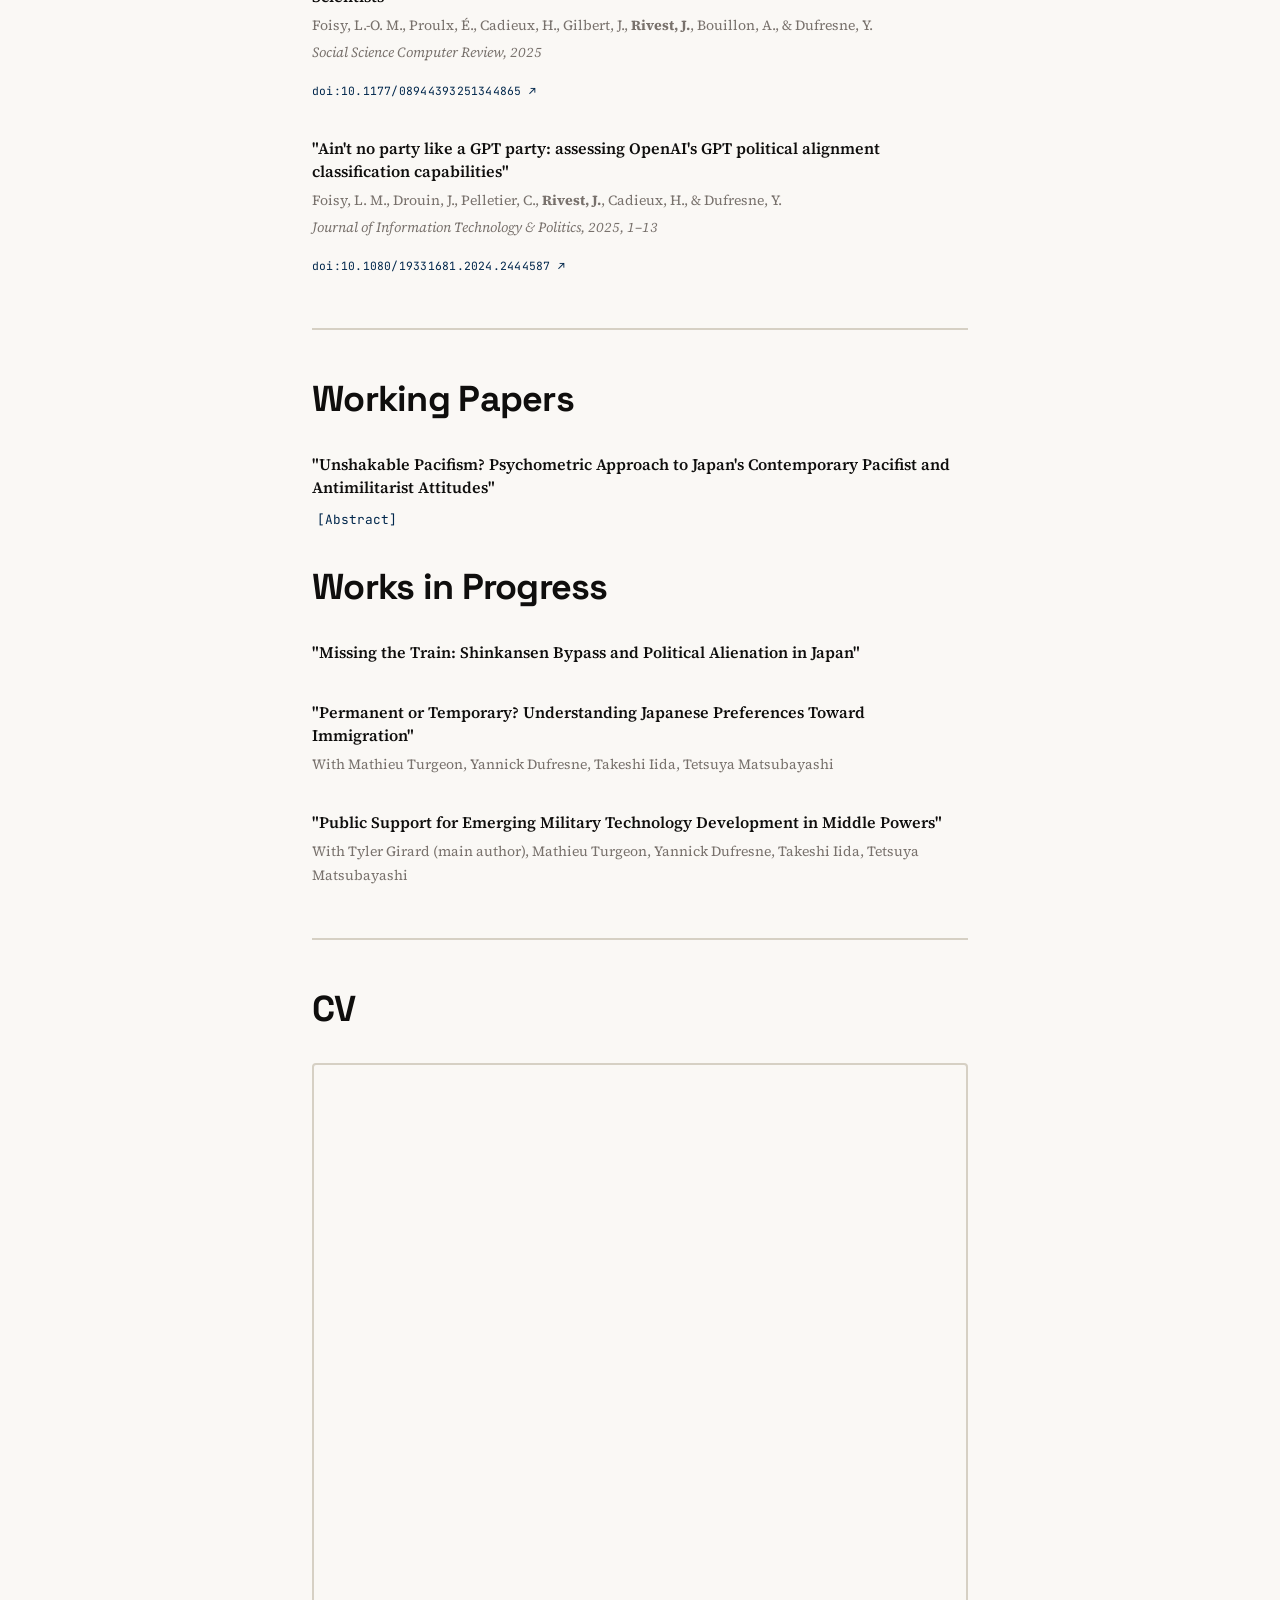
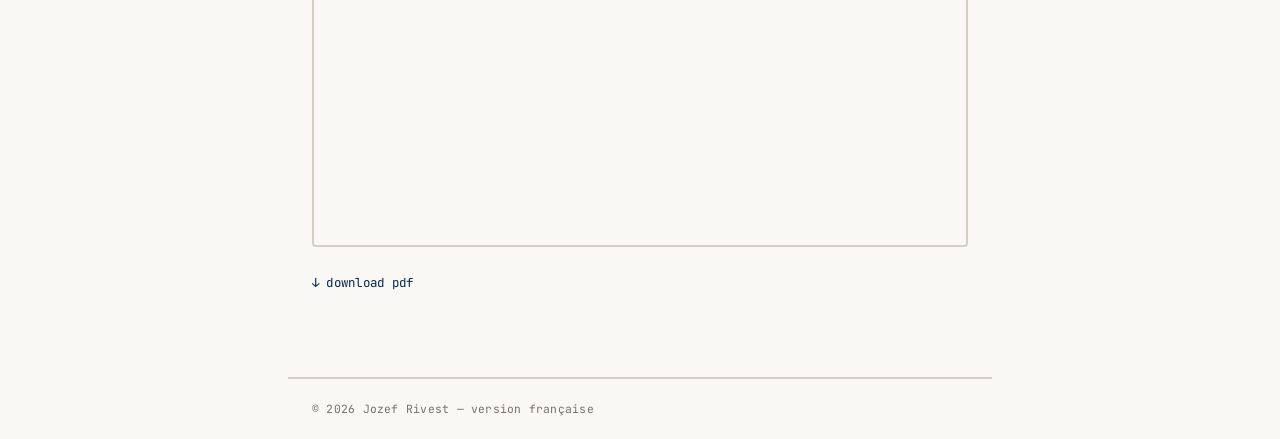
==== commit 057ab79f: "Quick changes" ====
--- a/index.html
+++ b/index.html
@@ -345,7 +345,7 @@
     <!-- Footer -->
     <footer class="site-footer">
       <p>
-        &copy; 2025 Jozef Rivest &mdash;
+        &copy; 2026 Jozef Rivest &mdash;
         <a href="index_fr.html">version française</a>
       </p>
     </footer>
